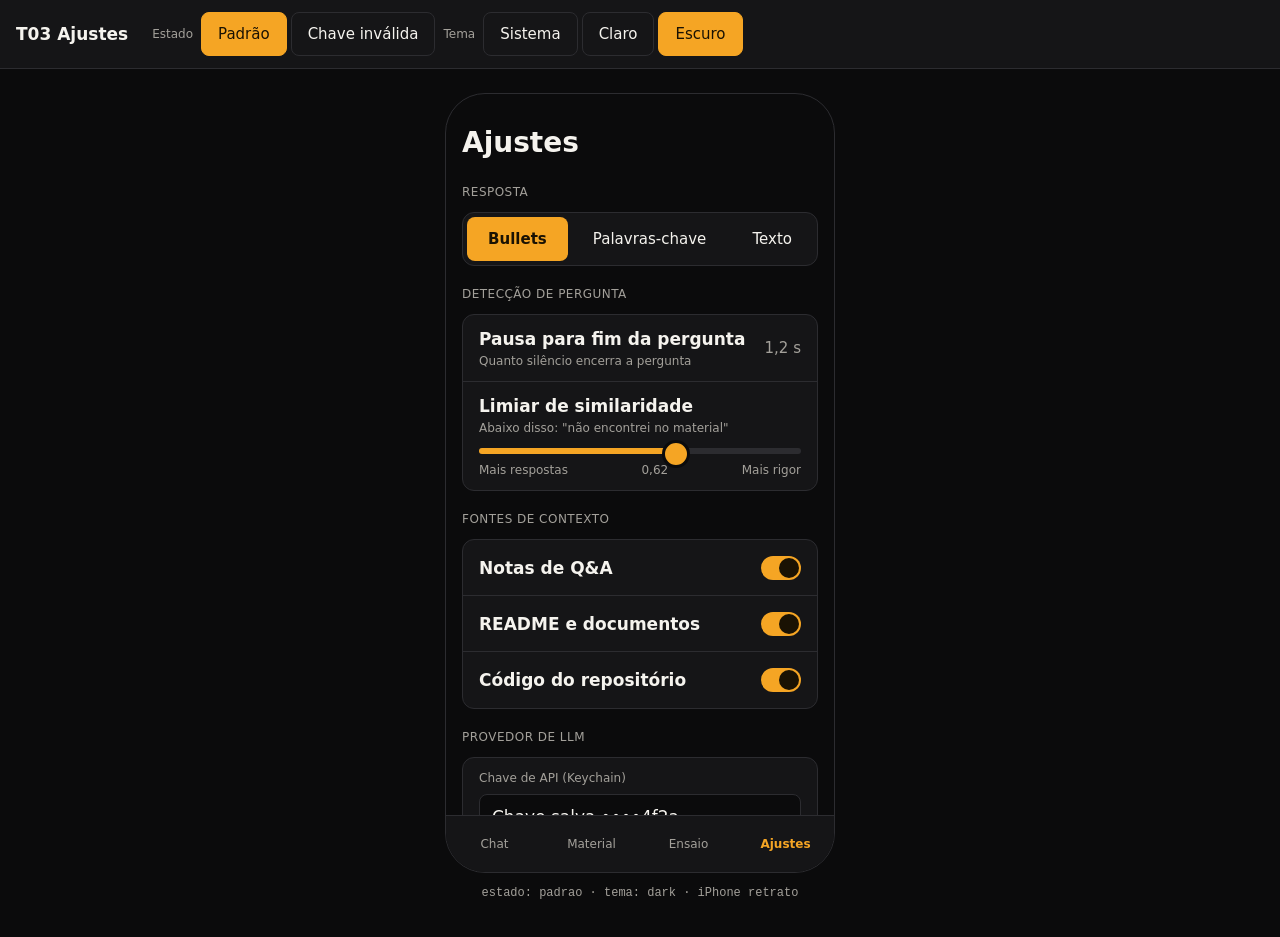
==== design/prototypes/t03-config.html @ 4a0c04db "docs(design): add and approve prototypes for settings, material, rehearsal, glasses and conversation" ====
<!doctype html>
<html lang="pt-BR">
<head>
<meta charset="utf-8">
<meta name="viewport" content="width=device-width, initial-scale=1">
<title>T03 Ajustes</title>
<link rel="stylesheet" href="tokens.css">
<link rel="stylesheet" href="phone.css">
</head>
<body>
<script src="proto.js"></script>
<script>
const base = (chave) => `<div class="sec">Resposta</div><div class="seg" role="radiogroup" aria-label="Formato"><div class="on">Bullets</div><div>Palavras-chave</div><div>Texto</div></div>
<div class="sec">Detecção de pergunta</div><div class="card"><div class="item"><div class="t"><b>Pausa para fim da pergunta</b><span>Quanto silêncio encerra a pergunta</span></div><span class="v">1,2 s</span></div><div class="item" style="display:block"><div class="t"><b>Limiar de similaridade</b><span>Abaixo disso: "não encontrei no material"</span></div><div class="range"><i style="width:62%"></i></div><div class="cap" style="display:flex;justify-content:space-between"><span>Mais respostas</span><span>0,62</span><span>Mais rigor</span></div></div></div>
<div class="sec">Fontes de contexto</div><div class="card"><div class="item"><b>Notas de Q&amp;A</b><div class="tog on"></div></div><div class="item"><b>README e documentos</b><div class="tog on"></div></div><div class="item"><b>Código do repositório</b><div class="tog on"></div></div></div>
<div class="sec">Provedor de LLM</div><div class="card" style="padding:var(--s3) var(--s4);display:grid;gap:var(--s2)"><label class="cap" for="k">Chave de API (Keychain)</label><div class="field ${chave ? "err" : ""}" id="k">${chave ? "sk-••••••••" : "Chave salva ••••4f2a"}</div>${chave ? '<span class="errmsg">Chave recusada pelo provedor. Confira e salve de novo.</span>' : ""}</div>
<div class="sec">Aparência</div><div class="seg"><div class="on">Sistema</div><div>Claro</div><div>Escuro</div></div>`;
proto({ title: "T03 Ajustes", tab: "Ajustes", titulo: "Ajustes", inicial: "padrao", estados: { padrao: ["Padrão", base(false)], erro: ["Chave inválida", base(true)] } });
</script>
</body>
</html>
---- design/prototypes/tokens.css ----
/* Espelha a tabela 3.1 do DESIGN.md. Mudou token lá, muda aqui. */
:root {
  --background: #FAF8F4; --surface: #FFFFFF; --surface-raised: #FFFFFF;
  --foreground: #1C1B19; --muted: #5F5B54; --border: #DDD8CF;
  --primary: #A8560A; --primary-hover: #8F4906; --primary-foreground: #FFFFFF;
  --success: #1F7A33; --warning: #8A5A00; --danger: #C62828; --info: #0B5FB0;
  --focus-ring: #A8560A; --disabled: #A9A49B;
  --r-sm: 8px; --r-md: 12px; --r-lg: 16px;
  --s1: 4px; --s2: 8px; --s3: 12px; --s4: 16px; --s5: 24px; --s6: 32px; --s7: 48px;
  --font: -apple-system, "SF Pro Text", "SF Pro", system-ui, sans-serif;
  --mono: ui-monospace, "SF Mono", Menlo, monospace;
}
:root[data-theme="dark"] {
  --background: #0B0B0C; --surface: #151517; --surface-raised: #1E1E21;
  --foreground: #F5F3EE; --muted: #A3A09A; --border: #2C2C30;
  --primary: #F5A524; --primary-hover: #FFB84D; --primary-foreground: #1A1203;
  --success: #3FB950; --warning: #E3B341; --danger: #F85149; --info: #58A6FF;
  --focus-ring: #FFC857; --disabled: #5A5853;
}
@media (prefers-color-scheme: dark) {
  :root:not([data-theme="light"]) {
    --background: #0B0B0C; --surface: #151517; --surface-raised: #1E1E21;
    --foreground: #F5F3EE; --muted: #A3A09A; --border: #2C2C30;
    --primary: #F5A524; --primary-hover: #FFB84D; --primary-foreground: #1A1203;
    --success: #3FB950; --warning: #E3B341; --danger: #F85149; --info: #58A6FF;
    --focus-ring: #FFC857; --disabled: #5A5853;
  }
}
* { box-sizing: border-box; }
body { margin: 0; background: var(--background); color: var(--foreground); font: 17px/24px var(--font); }
:focus-visible { outline: 2px solid var(--focus-ring); outline-offset: 2px; }
.proto-bar { display: flex; flex-wrap: wrap; gap: var(--s2); align-items: center; padding: var(--s3) var(--s4); border-bottom: 1px solid var(--border); background: var(--surface); }
.proto-bar h1 { font-size: 17px; line-height: 22px; margin: 0 var(--s4) 0 0; }
.proto-bar button, .seg button { font: inherit; font-size: 15px; min-height: 44px; padding: 0 var(--s4); border-radius: var(--r-sm); border: 1px solid var(--border); background: var(--surface); color: var(--foreground); cursor: pointer; }
.proto-bar button[aria-pressed="true"], .seg button[aria-pressed="true"] { background: var(--primary); color: var(--primary-foreground); border-color: var(--primary); }
.proto-bar .grp { display: flex; gap: var(--s1); flex-wrap: wrap; align-items: center; }
.proto-bar .lbl { color: var(--muted); font-size: 12px; line-height: 16px; margin-right: var(--s1); }
@media (prefers-reduced-motion: reduce) { * { transition: none !important; animation: none !important; } }
---- design/prototypes/phone.css ----
/* Moldura e componentes de tela do iPhone, compartilhados por T03 a T07. Tokens em tokens.css. */
main { display: grid; place-items: center; padding: var(--s5) var(--s4); }
.phone { width: 390px; max-width: 100%; height: 780px; background: var(--background); border: 1px solid var(--border); border-radius: 40px; display: flex; flex-direction: column; overflow: hidden; }
.top { padding: var(--s6) var(--s4) var(--s2); display: flex; align-items: center; justify-content: space-between; gap: var(--s2); }
h2 { font-size: 28px; line-height: 34px; margin: 0; font-weight: 700; }
.body { flex: 1; overflow: auto; padding: var(--s2) var(--s4) var(--s4); display: grid; gap: var(--s3); align-content: start; }
.sec { font-size: 12px; line-height: 16px; color: var(--muted); text-transform: uppercase; letter-spacing: .04em; margin-top: var(--s2); }
.card { background: var(--surface); border: 1px solid var(--border); border-radius: var(--r-md); }
.item { display: flex; align-items: center; justify-content: space-between; gap: var(--s3); padding: var(--s3) var(--s4); min-height: 56px; border-bottom: 1px solid var(--border); }
.item:last-child { border-bottom: 0; }
.item .t { display: grid; gap: 2px; } .item .t b { font-weight: 600; } .item .t span, .cap { font-size: 12px; line-height: 16px; color: var(--muted); }
.v { color: var(--muted); font-size: 15px; white-space: nowrap; }
.seg { display: grid; grid-auto-flow: column; gap: var(--s1); padding: var(--s1); background: var(--surface); border: 1px solid var(--border); border-radius: var(--r-md); }
.seg div { min-height: 44px; display: grid; place-items: center; border-radius: var(--r-sm); font-size: 15px; }
.seg div.on { background: var(--primary); color: var(--primary-foreground); font-weight: 600; }
.tog { width: 40px; height: 24px; border-radius: 12px; background: var(--border); position: relative; flex: none; }
.tog::after { content: ""; position: absolute; top: 2px; left: 2px; width: 20px; height: 20px; border-radius: 50%; background: var(--foreground); }
.tog.on { background: var(--primary); } .tog.on::after { left: 18px; background: var(--primary-foreground); }
.range { height: 6px; border-radius: 3px; background: var(--border); position: relative; margin: var(--s3) 0 var(--s2); }
.range i { position: absolute; left: 0; top: 0; bottom: 0; border-radius: 3px; background: var(--primary); }
.range i::after { content: ""; position: absolute; right: -11px; top: -8px; width: 22px; height: 22px; border-radius: 50%; background: var(--primary); border: 3px solid var(--background); }
.badge { display: inline-flex; align-items: center; gap: var(--s2); font-size: 15px; line-height: 20px; padding: var(--s1) var(--s3); border-radius: 999px; border: 1px solid var(--border); background: var(--surface); width: fit-content; }
.badge i { width: 10px; height: 10px; border-radius: 50%; background: var(--muted); }
.badge.ok i { background: var(--success); } .badge.act i { background: var(--primary); } .badge.err i { background: var(--danger); }
.banner { border-radius: var(--r-md); padding: var(--s3) var(--s4); border: 1px solid var(--danger); background: var(--surface); font-size: 15px; line-height: 20px; }
.banner b { color: var(--danger); }
.field { min-height: 44px; border: 1px solid var(--border); border-radius: var(--r-sm); padding: 10px var(--s3); background: var(--background); font: 17px/24px var(--font); }
.field.err { border-color: var(--danger); } .errmsg { color: var(--danger); font-size: 12px; line-height: 16px; }
.empty { text-align: center; color: var(--muted); padding: var(--s6) var(--s4); display: grid; gap: var(--s3); justify-items: center; }
.empty h3 { margin: 0; color: var(--foreground); font-size: 20px; line-height: 25px; }
.btn { min-height: 56px; padding: 0 var(--s5); border-radius: var(--r-md); border: 0; background: var(--primary); color: var(--primary-foreground); font: 600 17px var(--font); display: grid; place-items: center; }
.btn.sec { background: var(--surface); color: var(--foreground); border: 1px solid var(--border); }
.btn.dng { background: var(--surface); color: var(--danger); border: 1px solid var(--danger); }
.ghost { min-height: 44px; padding: 0 var(--s3); border-radius: var(--r-sm); border: 1px solid var(--border); background: var(--surface); font: 15px var(--font); display: grid; place-items: center; }
.bar { height: 8px; border-radius: 4px; background: var(--border); overflow: hidden; } .bar i { display: block; height: 100%; background: var(--primary); }
.act { padding: var(--s3) var(--s4); border-top: 1px solid var(--border); display: grid; gap: var(--s2); }
.tabs { display: grid; grid-template-columns: repeat(4, 1fr); border-top: 1px solid var(--border); background: var(--surface); }
.tabs div { min-height: 56px; display: grid; place-items: center; font-size: 12px; line-height: 16px; color: var(--muted); }
.tabs div[aria-current] { color: var(--primary); font-weight: 600; }
.meta { font: 12px/16px var(--mono); color: var(--muted); margin-top: var(--s3); text-align: center; }
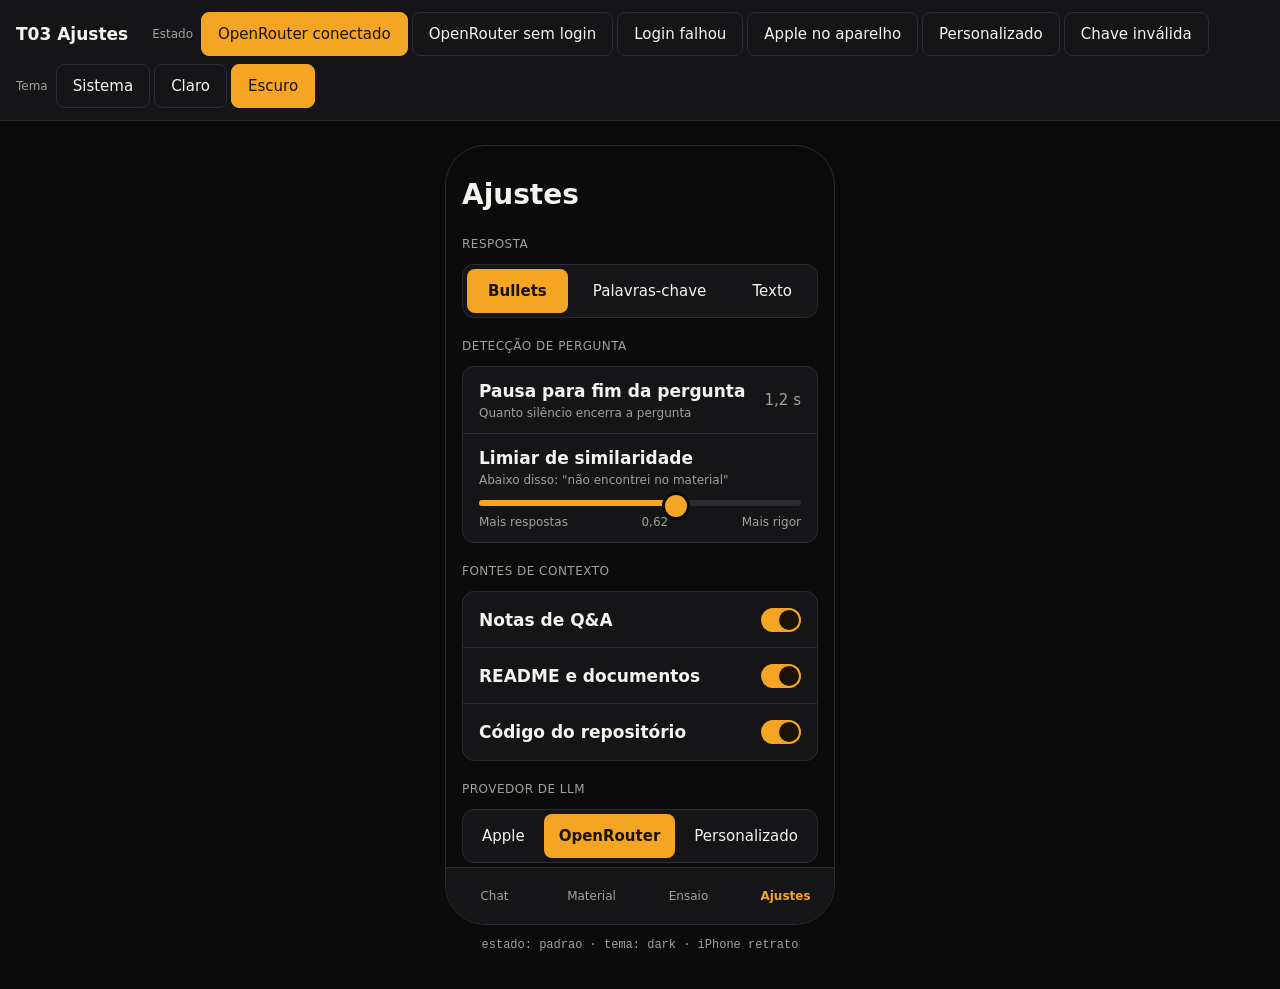
==== commit a67aac07: "design(t03): add Apple, OpenRouter and custom LLM provider states Protótipo aprovado pelo Lucas em 2" ====
--- a/design/prototypes/t03-config.html
+++ b/design/prototypes/t03-config.html
@@ -10,12 +10,32 @@
 <body>
 <script src="proto.js"></script>
 <script>
-const base = (chave) => `<div class="sec">Resposta</div><div class="seg" role="radiogroup" aria-label="Formato"><div class="on">Bullets</div><div>Palavras-chave</div><div>Texto</div></div>
+// Provedor: apple (no aparelho), openrouter (login OAuth), personalizado (URL, modelo, chave). Estado do OpenRouter: conectado, desconectado, erro.
+const provedor = (p, or) => {
+  const seg = `<div class="seg" role="radiogroup" aria-label="Provedor"><div class="${p === "apple" ? "on" : ""}">Apple</div><div class="${p === "openrouter" ? "on" : ""}">OpenRouter</div><div class="${p === "custom" ? "on" : ""}">Personalizado</div></div>`;
+  const card = (body) => `<div class="card" style="padding:var(--s3) var(--s4);display:grid;gap:var(--s2)">${body}</div>`;
+  if (p === "apple") return seg + card(`<b>Modelo no aparelho</b><span class="cap">Sem rede e sem chave: a pergunta não sai do iPhone. Exige Apple Intelligence ligado.</span>`);
+  if (p === "openrouter") {
+    const conta = or === "conectado"
+      ? `<div class="item" style="padding:0"><div class="t"><b>Conectado ao OpenRouter</b><span>Chave no Keychain ••••4f2a</span></div><span class="v">Sair</span></div>`
+      : `<button class="btn" style="width:100%">Entrar com OpenRouter</button><span class="cap">Abre o login do OpenRouter; a chave volta direto para o Keychain.</span>${or === "erro" ? '<span class="errmsg">Login cancelado ou recusado. Tente de novo.</span>' : ""}`;
+    return seg + card(`${conta}<label class="cap" for="m">Modelo</label><div class="field" id="m">anthropic/claude-haiku</div>`);
+  }
+  return seg + card(`<label class="cap">Formato</label><div class="seg"><div class="on">OpenAI</div><div>Anthropic</div></div><label class="cap" for="u">URL base</label><div class="field" id="u">https://api.groq.com/openai/v1</div><label class="cap" for="m">Modelo</label><div class="field" id="m">llama-3.3-70b-versatile</div><label class="cap" for="k">Chave de API (Keychain)</label><div class="field ${or === "erro" ? "err" : ""}" id="k">${or === "erro" ? "sk-••••••••" : "Chave salva ••••4f2a"}</div>${or === "erro" ? '<span class="errmsg">Chave recusada pelo provedor. Confira e salve de novo.</span>' : ""}`);
+};
+const base = (p, or) => `<div class="sec">Resposta</div><div class="seg" role="radiogroup" aria-label="Formato"><div class="on">Bullets</div><div>Palavras-chave</div><div>Texto</div></div>
 <div class="sec">Detecção de pergunta</div><div class="card"><div class="item"><div class="t"><b>Pausa para fim da pergunta</b><span>Quanto silêncio encerra a pergunta</span></div><span class="v">1,2 s</span></div><div class="item" style="display:block"><div class="t"><b>Limiar de similaridade</b><span>Abaixo disso: "não encontrei no material"</span></div><div class="range"><i style="width:62%"></i></div><div class="cap" style="display:flex;justify-content:space-between"><span>Mais respostas</span><span>0,62</span><span>Mais rigor</span></div></div></div>
 <div class="sec">Fontes de contexto</div><div class="card"><div class="item"><b>Notas de Q&amp;A</b><div class="tog on"></div></div><div class="item"><b>README e documentos</b><div class="tog on"></div></div><div class="item"><b>Código do repositório</b><div class="tog on"></div></div></div>
-<div class="sec">Provedor de LLM</div><div class="card" style="padding:var(--s3) var(--s4);display:grid;gap:var(--s2)"><label class="cap" for="k">Chave de API (Keychain)</label><div class="field ${chave ? "err" : ""}" id="k">${chave ? "sk-••••••••" : "Chave salva ••••4f2a"}</div>${chave ? '<span class="errmsg">Chave recusada pelo provedor. Confira e salve de novo.</span>' : ""}</div>
+<div class="sec">Provedor de LLM</div>${provedor(p, or)}
 <div class="sec">Aparência</div><div class="seg"><div class="on">Sistema</div><div>Claro</div><div>Escuro</div></div>`;
-proto({ title: "T03 Ajustes", tab: "Ajustes", titulo: "Ajustes", inicial: "padrao", estados: { padrao: ["Padrão", base(false)], erro: ["Chave inválida", base(true)] } });
+proto({ title: "T03 Ajustes", tab: "Ajustes", titulo: "Ajustes", inicial: "padrao", estados: {
+  padrao: ["OpenRouter conectado", base("openrouter", "conectado")],
+  login: ["OpenRouter sem login", base("openrouter", "desconectado")],
+  loginErro: ["Login falhou", base("openrouter", "erro")],
+  apple: ["Apple no aparelho", base("apple")],
+  custom: ["Personalizado", base("custom")],
+  erro: ["Chave inválida", base("custom", "erro")]
+} });
 </script>
 </body>
 </html>
